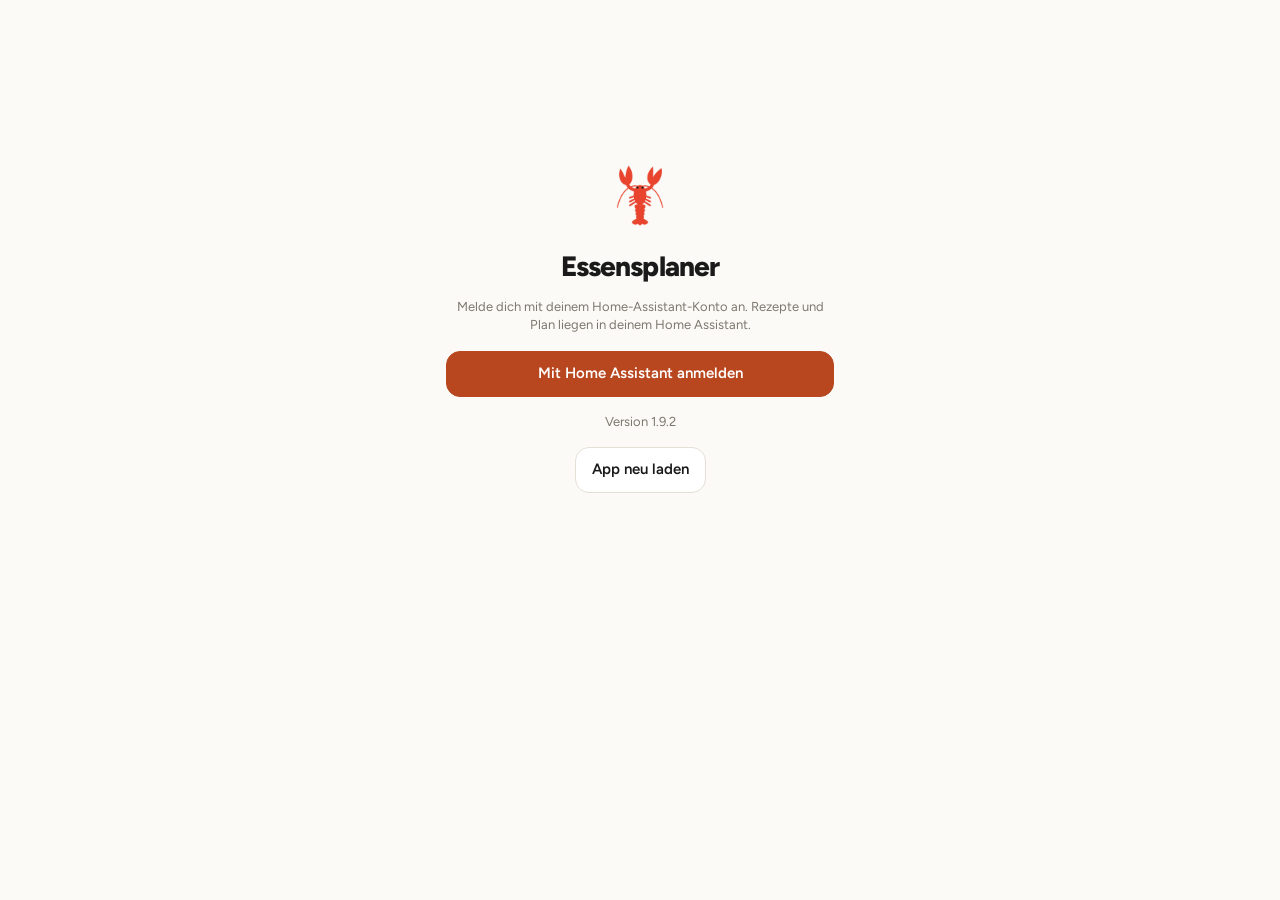
==== www/essensplaner/index.html @ f31b88eb "Essensplaner-App mit Beispieldaten PWA für die Essensplanung in Home Assistant: App, Tests, Skripte " ====
<!doctype html>
<html lang="de">
<head>
<meta charset="utf-8">
<!-- Schutz gegen eingeschleuste Skripte: nur eigene Dateien, keine Inline-Skripte, Verbindungen nur zum eigenen Home Assistant -->
<meta http-equiv="Content-Security-Policy" content="default-src 'none'; script-src 'self'; style-src 'self' 'unsafe-inline'; img-src 'self' data:; font-src 'self'; connect-src 'self'; manifest-src 'self'; worker-src 'self'; base-uri 'none'; form-action 'none'; object-src 'none'">
<title>Essensplaner</title>
<meta name="viewport" content="width=device-width, initial-scale=1, viewport-fit=cover, interactive-widget=resizes-content">
<meta name="theme-color" content="#FBFAF7" media="(prefers-color-scheme: light)">
<meta name="theme-color" content="#161513" media="(prefers-color-scheme: dark)">
<meta name="color-scheme" content="light dark">
<meta name="apple-mobile-web-app-capable" content="yes">
<meta name="mobile-web-app-capable" content="yes">
<meta name="apple-mobile-web-app-title" content="Essensplaner">
<meta name="apple-mobile-web-app-status-bar-style" content="default">
<link rel="manifest" href="manifest.json">
<link rel="apple-touch-icon" href="apple-touch-icon.png">
<link rel="icon" type="image/png" href="icon-192.png">
<script src="theme.js"></script>
<script src="version.js"></script>
<script src="boot.js"></script>
<link rel="stylesheet" href="styles.css">
</head>
<body>
<div id="app">
  <div id="banner" class="banner" hidden></div>
  <main id="main"></main>
  <nav id="nav" aria-label="Hauptnavigation"></nav>
</div>
<div id="sheet" hidden></div>
<div id="toast" role="status" aria-live="polite"></div>
<script src="ha.js"></script>
<script src="swipe.js"></script>
<script src="transfer.js"></script>
<script src="settings.js"></script>
<script src="app.js"></script>
</body>
</html>
---- www/essensplaner/styles.css ----
@font-face { font-family: "Archivo"; src: url("font-archivo.woff2") format("woff2"); font-weight: 100 900; font-style: normal; font-display: swap; }
@font-face { font-family: "Space Grotesk"; src: url("font-space-grotesk.woff2") format("woff2"); font-weight: 100 900; font-style: normal; font-display: swap; }
@font-face { font-family: "Work Sans"; src: url("font-work-sans.woff2") format("woff2"); font-weight: 100 900; font-style: normal; font-display: swap; }
@font-face { font-family: "DM Sans"; src: url("font-dm-sans.woff2") format("woff2"); font-weight: 100 900; font-style: normal; font-display: swap; }
@font-face { font-family: "Manrope"; src: url("font-manrope.woff2") format("woff2"); font-weight: 100 900; font-style: normal; font-display: swap; }
@font-face { font-family: "Figtree"; src: url("font-figtree.woff2") format("woff2"); font-weight: 100 900; font-style: normal; font-display: swap; }
@font-face { font-family: "Bricolage Grotesque"; src: url("font-bricolage-grotesque.woff2") format("woff2"); font-weight: 100 900; font-style: normal; font-display: swap; }
@font-face { font-family: "Inter"; src: url("font-inter.woff2") format("woff2"); font-weight: 100 900; font-style: normal; font-display: swap; }

:root {
  --bg: #F5F6F8;
  --surface: #FFFFFF;
  --border: #E5E7EB;
  --border-strong: #9CA3AF;
  --text: #111827;
  --muted: #4B5563;
  --accent: #B8461F;
  --accent-text: #A23A17;
  --accent-soft: #FDEEE8;
  --accent-border: #F3C5B3;
  --on-accent: #FFFFFF;
  --cat-fleisch: #D9772F; --cat-vegi: #3E9A5B; --cat-fisch: #3B7DD8; --cat-none: #B6BCC6;
  --danger: #B91C1C;
  --danger-soft: #FEF2F2;
  --chip-fleisch-bg: #FFEDD5; --chip-fleisch-fg: #9A3412;
  --chip-vegi-bg: #DCFCE7; --chip-vegi-fg: #166534;
  --chip-fisch-bg: #DBEAFE; --chip-fisch-fg: #1E40AF;
  --chip-n-bg: #F3F4F6; --chip-n-fg: #374151;
  --backdrop: rgba(17, 24, 39, 0.45);
  --sat: env(safe-area-inset-top, 0px);
  --sab: env(safe-area-inset-bottom, 0px);
  --spring: cubic-bezier(0.34, 1.56, 0.64, 1);
  --standard: cubic-bezier(0.2, 0, 0, 1);
  --ok: #2E9D5B;
  --action-bg: #FFE0B2;
  --action-fg: #4A2800;
  color-scheme: light dark;
}

@media (prefers-color-scheme: dark) {
  :root:not([data-theme="light"]) {
    color-scheme: dark;
    --bg: #111318;
    --surface: #1C1F26;
    --border: #2D323B;
    --border-strong: #5B6270;
    --text: #F3F4F6;
    --muted: #A3A9B4;
    --accent: #E8825A;
    --accent-text: #F4A585;
    --accent-soft: #3A2118;
    --accent-border: #6B3A28;
    --on-accent: #2B0F04;
    --cat-fleisch: #E39A5B; --cat-vegi: #6CC48A; --cat-fisch: #7BAEEB; --cat-none: #4A5160;
    --danger: #F87171;
    --danger-soft: #3A1C1C;
    --chip-fleisch-bg: #43230F; --chip-fleisch-fg: #FDBA74;
    --chip-vegi-bg: #12321F; --chip-vegi-fg: #86EFAC;
    --chip-fisch-bg: #172A4D; --chip-fisch-fg: #93C5FD;
    --chip-n-bg: #2D323B; --chip-n-fg: #D1D5DB;
    --backdrop: rgba(0, 0, 0, 0.6);
    --action-bg: #5C3A00;
    --action-fg: #FFDDB0;
  }
}
:root[data-theme="dark"] {
  color-scheme: dark;
  --bg: #111318;
  --surface: #1C1F26;
  --border: #2D323B;
  --border-strong: #5B6270;
  --text: #F3F4F6;
  --muted: #A3A9B4;
  --accent: #E8825A;
  --accent-text: #F4A585;
  --accent-soft: #3A2118;
  --accent-border: #6B3A28;
  --on-accent: #2B0F04;
  --cat-fleisch: #E39A5B; --cat-vegi: #6CC48A; --cat-fisch: #7BAEEB; --cat-none: #4A5160;
  --danger: #F87171;
  --danger-soft: #3A1C1C;
  --chip-fleisch-bg: #43230F; --chip-fleisch-fg: #FDBA74;
  --chip-vegi-bg: #12321F; --chip-vegi-fg: #86EFAC;
  --chip-fisch-bg: #172A4D; --chip-fisch-fg: #93C5FD;
  --chip-n-bg: #2D323B; --chip-n-fg: #D1D5DB;
  --backdrop: rgba(0, 0, 0, 0.6);
  --action-bg: #5C3A00;
  --action-fg: #FFDDB0;
}
:root[data-theme="light"] { color-scheme: light; }

* { box-sizing: border-box; -webkit-tap-highlight-color: transparent; }
html, body { margin: 0; height: 100%; }
body {
  background: var(--bg);
  color: var(--text);
  font-family: var(--font, Figtree, system-ui, -apple-system, "Segoe UI", Roboto, sans-serif);
  font-size: 15px;
  line-height: 1.4;
  -webkit-text-size-adjust: 100%;
  overscroll-behavior: none;
}
body.noscroll { overflow: hidden; }
button, input, select, textarea { font: inherit; color: inherit; }
button { cursor: pointer; }
h1, h2, h3, p { margin: 0; }
:focus-visible { outline: 2px solid var(--accent); outline-offset: 2px; }

#app {
  height: 100%;
  display: flex;
  flex-direction: column;
  max-width: 640px;
  margin: 0 auto;
  background: var(--bg);
}
#main {
  flex: 1;
  overflow-y: auto;
  overflow-x: hidden;
  -webkit-overflow-scrolling: touch;
  padding-top: var(--sat);
}
.page { padding: 20px 16px 24px; display: flex; flex-direction: column; gap: 12px; }

.banner {
  padding: calc(8px + var(--sat)) 16px 8px;
  font-size: 13px;
  font-weight: 500;
  background: #FEF3C7;
  color: #78350F;
  text-align: center;
}
.banner.err { background: var(--danger-soft); color: var(--danger); }
.banner:not([hidden]) + #main { padding-top: 0; }

/* Kopf */
.hdr { display: flex; justify-content: space-between; align-items: center; gap: 12px; }
.hdr .sub { font-size: 13px; font-weight: 500; color: var(--muted); display: block; margin-bottom: 2px; }
.title { font-size: 28px; font-weight: 700; letter-spacing: -0.02em; line-height: 1.15; }
.hbtns { display: flex; gap: 8px; }
.iconbtn {
  width: 44px; height: 44px; flex: none;
  border-radius: 12px; border: 1px solid var(--border);
  background: var(--surface); color: var(--text);
  display: inline-flex; align-items: center; justify-content: center;
}
.iconbtn.primary { background: var(--accent); border-color: var(--accent); color: var(--on-accent); }
.iconbtn.plain { border: none; background: transparent; }

/* Wochenplan: Tage untereinander, heute hervorgehoben */
.daylist { display: flex; flex-direction: column; gap: 16px; }
.daysec { display: flex; flex-direction: column; gap: 8px; }
.dayhead { display: flex; align-items: baseline; justify-content: space-between; gap: 8px; padding: 0 4px; }
.dayhead b { font-size: 15px; font-weight: 700; color: var(--text); }
.dayhead span { font-size: 13px; color: var(--muted); }
.dayhead.today b { color: var(--accent-text); }
.dayhead.today span { color: var(--accent-text); font-weight: 600; }
.ecard { padding: 14px; gap: 8px; }
.ecard h2 { font-size: 19px; }
.ecard .meta { align-items: center; }
.ecard .zut { display: -webkit-box; -webkit-line-clamp: 2; -webkit-box-orient: vertical; overflow: hidden; }
.hbtns .btn { min-height: 44px; padding: 0 14px; }
.ecard.compact { padding: 12px 10px 12px 14px; }
.ecard.compact h2 { font-size: 17px; }
.crow { display: flex; align-items: center; gap: 8px; }
.ctext { flex: 1; min-width: 0; display: grid; gap: 6px; }
.cbtns { display: flex; gap: 6px; flex: none; }
.iconbtn.on { background: var(--accent); border-color: var(--accent); color: var(--on-accent); }

/* Karten */
.card {
  background: var(--surface); border-radius: 16px; padding: 16px;
  display: flex; flex-direction: column; gap: 10px;
}
.card.today { box-shadow: 0 0 0 2px var(--accent); }
.card.done { opacity: 0.8; }
.card .top { display: flex; justify-content: space-between; align-items: center; gap: 8px; }
.card .eyebrow { font-size: 12px; font-weight: 600; color: var(--accent-text); }
.card h2 { font-size: 22px; font-weight: 700; letter-spacing: -0.01em; line-height: 1.2; }
.card .meta { display: flex; flex-wrap: wrap; gap: 4px 14px; font-size: 13px; color: var(--muted); }
.card .zut { font-size: 14px; color: var(--muted); line-height: 1.45; }
.card .note { font-size: 14px; font-style: italic; color: var(--muted); }
.card .actions { display: flex; gap: 8px; margin-top: 2px; }
.h3 { font-size: 15px; font-weight: 600; color: var(--muted); margin: 6px 4px 0; }

.chip {
  display: inline-block; font-size: 12px; font-weight: 500; line-height: 1.4;
  padding: 2px 8px; border-radius: 999px; white-space: nowrap;
  background: var(--chip-n-bg); color: var(--chip-n-fg);
}
.chip-fleisch { background: var(--chip-fleisch-bg); color: var(--chip-fleisch-fg); }
.chip-vegi { background: var(--chip-vegi-bg); color: var(--chip-vegi-fg); }
.chip-fisch { background: var(--chip-fisch-bg); color: var(--chip-fisch-fg); }

/* Buttons */
.btn {
  min-height: 46px; padding: 0 16px; border-radius: 12px;
  border: 1px solid var(--border); background: var(--surface); color: var(--text);
  font-weight: 600; font-size: 15px;
  display: inline-flex; align-items: center; justify-content: center; gap: 8px;
}
.btn.primary { background: var(--accent); border-color: var(--accent); color: var(--on-accent); }
.btn.soft { background: var(--accent-soft); border-color: var(--accent-border); color: var(--accent-text); }
.btn.danger { color: var(--danger); border-color: var(--danger); background: transparent; }
.btn.wide { width: 100%; }
.btn.grow { flex: 1; }
.btn:disabled { opacity: 0.5; cursor: default; }
.slotbtn {
  width: 100%; min-height: 56px; border-radius: 14px; border: 1.5px dashed var(--border-strong);
  background: transparent; color: var(--muted); font-weight: 500;
  display: flex; align-items: center; justify-content: center; gap: 8px;
}

/* Listen */
.list { display: flex; flex-direction: column; background: var(--surface); border-radius: 16px; overflow: hidden; }
.row {
  display: flex; align-items: center; gap: 12px; padding: 11px 16px; min-height: 48px;
  border: none; border-bottom: 1px solid var(--border); background: transparent; width: 100%; text-align: left;
}
.row:last-child { border-bottom: none; }
.row .wd { width: 24px; font-size: 13px; color: var(--muted); flex: none; }
.row .main { flex: 1; min-width: 0; display: flex; flex-direction: column; gap: 2px; }
.row .main b { font-size: 15px; font-weight: 500; overflow-wrap: anywhere; }
.row .main .sub { font-size: 12px; color: var(--muted); }
.row .free { color: var(--muted); font-size: 15px; }
.row .plus { width: 44px; height: 44px; margin: -8px -12px -8px 0; border: none; background: transparent; color: var(--muted); display: inline-flex; align-items: center; justify-content: center; }
.row .star { color: #CA8A04; flex: none; }
.empty { padding: 20px 16px; text-align: center; color: var(--muted); font-size: 14px; }

/* Formulare */
.field { display: flex; flex-direction: column; gap: 6px; }
.field label, .lbl { font-size: 13px; font-weight: 600; color: var(--muted); }
input[type="text"], input[type="search"], input[type="number"], input[type="date"], input[type="time"],
input[type="url"], input[type="password"], input:not([type]), select, textarea {
  width: 100%; min-height: 46px; padding: 10px 12px; font-size: 16px;
  border-radius: 12px; border: 1px solid var(--border); background: var(--surface); color: var(--text);
}
textarea { min-height: 84px; resize: vertical; }
select { appearance: auto; }
.chk { display: flex; align-items: center; gap: 10px; min-height: 44px; font-size: 15px; }
.chk input { width: 22px; height: 22px; accent-color: var(--accent); flex: none; }
.grid2 { display: grid; grid-template-columns: repeat(2, minmax(0, 1fr)); gap: 10px; }
.grid3 { display: grid; grid-template-columns: repeat(3, minmax(0, 1fr)); gap: 10px; }
.filters { display: flex; flex-direction: column; gap: 8px; }
.frow { display: flex; gap: 8px; }
.frow > * { flex: 1; min-width: 0; }
.inline { display: flex; gap: 8px; }
.inline input { flex: 1; min-width: 0; }
.chips { display: flex; gap: 6px; overflow-x: auto; padding-bottom: 2px; }
.chips button {
  flex: none; min-height: 36px; padding: 0 12px; border-radius: 999px; font-size: 13px; font-weight: 500;
  border: 1px solid var(--border); background: var(--surface); color: var(--text);
}
.chips button.on { background: var(--accent); border-color: var(--accent); color: var(--on-accent); }

.zrow { display: grid; grid-template-columns: minmax(0, 1fr) 64px 76px; gap: 6px; align-items: center; }
.zblock { background: var(--bg); border-radius: 12px; padding: 8px; display: flex; flex-direction: column; gap: 6px; }
.zblock .zline { display: flex; align-items: center; gap: 4px; justify-content: space-between; }
.zblock .zline .chk { min-height: 36px; font-size: 13px; }
.zblock .mini { width: 36px; height: 36px; border-radius: 10px; border: 1px solid var(--border); background: var(--surface); display: inline-flex; align-items: center; justify-content: center; }

/* Auswertung */
.bars { display: flex; flex-direction: column; gap: 10px; }
.bar { display: grid; grid-template-columns: 96px minmax(0, 1fr) 44px; align-items: center; gap: 8px; font-size: 13px; }
.bar .track { height: 10px; border-radius: 5px; background: var(--chip-n-bg); overflow: hidden; }
.bar .fill { height: 100%; border-radius: 5px; background: var(--accent); }
.bar .pct { text-align: right; color: var(--muted); }
.kv { display: flex; justify-content: space-between; gap: 8px; font-size: 14px; }
.stat-head { display: grid; grid-template-columns: minmax(0, 1fr) 56px 110px; gap: 8px; padding: 10px 16px; font-size: 12px; color: var(--muted); font-weight: 600; background: var(--surface); border-radius: 16px 16px 0 0; border-bottom: 1px solid var(--border); }
.stat-head button { border: none; background: transparent; text-align: left; padding: 0; font-weight: 600; color: var(--muted); font-size: 12px; min-height: 28px; }
.stat-head button.on { color: var(--accent-text); }
.srow { display: grid; grid-template-columns: minmax(0, 1fr) 56px 110px; gap: 8px; padding: 11px 16px; align-items: center; border-bottom: 1px solid var(--border); font-size: 14px; }
.srow:last-child { border-bottom: none; }
.srow .n { font-weight: 500; overflow-wrap: anywhere; }
.srow .c { text-align: left; font-variant-numeric: tabular-nums; }
.srow .d { color: var(--muted); font-size: 13px; }
.statlist { background: var(--surface); border-radius: 0 0 16px 16px; }

/* Sheet */
#sheet[hidden] { display: none; }
#sheet { position: fixed; inset: 0; z-index: 50; display: flex; align-items: flex-end; justify-content: center; }
.backdrop { position: absolute; inset: 0; background: var(--backdrop); }
.sheet {
  position: relative; width: 100%; max-width: 640px; max-height: 92%;
  background: var(--bg); border-radius: 20px 20px 0 0; display: flex; flex-direction: column;
  animation: up 0.18s ease-out;
}
@keyframes up { from { transform: translateY(24px); opacity: 0.6; } to { transform: none; opacity: 1; } }
@media (prefers-reduced-motion: reduce) { .sheet { animation: none; } }
.sheet-h { display: flex; align-items: center; justify-content: space-between; gap: 8px; padding: 12px 8px 8px 20px; }
.sheet-h h2 { font-size: 18px; font-weight: 700; overflow-wrap: anywhere; }
.sheet-b { overflow-y: auto; padding: 4px 16px calc(20px + var(--sab)); display: flex; flex-direction: column; gap: 12px; -webkit-overflow-scrolling: touch; }
.sheet-b .list .row { cursor: pointer; }
.detail-meta { display: flex; flex-wrap: wrap; gap: 6px 14px; font-size: 14px; color: var(--muted); }
.ing { display: flex; flex-direction: column; background: var(--surface); border-radius: 12px; }
.ing div { display: flex; justify-content: space-between; gap: 12px; padding: 9px 14px; border-bottom: 1px solid var(--border); font-size: 15px; }
.ing div:last-child { border-bottom: none; }
.ing .q { color: var(--muted); white-space: nowrap; }
.shop-row { display: flex; align-items: center; gap: 10px; padding: 6px 14px; min-height: 48px; border-bottom: 1px solid var(--border); }
.shop-row:last-child { border-bottom: none; }
.shop-row input { width: 22px; height: 22px; accent-color: var(--accent); flex: none; }
.shop-row .t { flex: 1; min-width: 0; overflow-wrap: anywhere; }
.shop-row .q { color: var(--muted); font-size: 13px; white-space: nowrap; }
.shop-row .hint { display: block; font-size: 12px; color: var(--muted); }
.testout { font-size: 13px; background: var(--surface); border-radius: 12px; padding: 12px; color: var(--muted); }
.testout:empty { display: none; }
.note-s { font-size: 13px; color: var(--muted); }

/* Navigation */
#nav {
  flex: none; display: grid; grid-template-columns: repeat(4, minmax(0, 1fr));
  background: var(--surface); border-top: 1px solid var(--border);
  padding-bottom: var(--sab); min-height: 64px;
}
#nav button {
  border: none; background: transparent; color: var(--muted);
  display: flex; flex-direction: column; align-items: center; justify-content: center; gap: 4px;
  font-size: 11px; font-weight: 500; min-height: 64px;
}
#nav button.on { color: var(--accent-text); font-weight: 600; }

/* Toast */
#toast {
  position: fixed; left: 50%; bottom: calc(84px + var(--sab)); transform: translate(-50%, 12px);
  width: max-content; max-width: min(92%, 520px); padding: 12px 16px; border-radius: 12px; z-index: 80;
  background: #1F2937; color: #F9FAFB; font-size: 14px; font-weight: 500;
  opacity: 0; pointer-events: none; transition: opacity 0.18s, transform 0.18s;
}
#toast.show { opacity: 1; transform: translate(-50%, 0); }
#toast.err { background: #991B1B; }

#nav[hidden] { display: none; }
.page.login { align-items: center; text-align: center; padding-top: 18vh; gap: 16px; max-width: 420px; margin: 0 auto; }
.page.login img { border-radius: 18px; }

.testout > div { padding: 3px 0; }
.testout .trow { display: flex; align-items: center; justify-content: space-between; gap: 8px; padding: 8px 0; border-top: 1px solid var(--border); }
.testout .trow span { overflow-wrap: anywhere; }
.testout .trow b { color: var(--text); font-weight: 600; }
.testout .trow .btn { min-height: 40px; flex: none; }

#toast.act { pointer-events: auto; display: flex; align-items: center; gap: 14px; }
#toast button { border: none; background: transparent; color: #93C5FD; font-weight: 700; font-size: 14px; min-height: 36px; padding: 0 4px; }
.card .kv { padding: 2px 0; }

/* ---------- Einstellungen im Stil der Merker-App ---------- */
.set-wrap { padding: 0 0 24px; }
.set-hdr { display: flex; align-items: center; gap: 4px; min-height: 64px; padding: 8px 8px 8px 16px; }
.set-hdr.has-back { padding-left: 8px; }
.set-hdr .title { flex: 1; min-width: 0; font-size: 28px; white-space: nowrap; overflow: hidden; text-overflow: ellipsis; }
.back-btn, .icon-btn {
  flex: none; width: 48px; height: 48px; display: grid; place-items: center;
  border: 0; border-radius: 50%; background: transparent; color: var(--text);
}
.back-btn:active, .icon-btn:active { background: var(--border); }
.icon-btn.is-add { color: var(--accent-text); }
.press { transition: transform 0.35s var(--spring), background-color 0.2s var(--standard); }
.press:active { transform: scale(0.97); }
@media (prefers-reduced-motion: reduce) { .press, .switch, .switch::after { transition: none; } .press:active { transform: none; } }

.settings-status {
  display: flex; align-items: flex-start; gap: 10px; margin: 8px 16px 14px; padding: 12px 14px;
  border-radius: 10px; background: var(--surface); color: var(--muted); font-size: 14px;
}
.settings-status b { color: var(--text); }
.status-dot { flex: none; width: 10px; height: 10px; margin-top: 6px; border-radius: 50%; background: var(--border-strong); }
.status-online .status-dot { background: var(--ok); }
.status-offline .status-dot { background: var(--danger); }
.status-facts { margin: 0; display: grid; grid-template-columns: auto 1fr; gap: 2px 14px; min-width: 0; }
.status-facts dt { color: var(--muted); }
.status-facts dd { margin: 0; color: var(--text); overflow-wrap: anywhere; }

.menu-group { margin: 0 16px 14px; border-radius: 10px; background: var(--surface); overflow: hidden; }
.menu-row {
  width: 100%; display: flex; align-items: center; gap: 14px; min-height: 66px; padding: 8px 10px 8px 14px;
  border: 0; background: transparent; color: var(--text); text-align: left;
}
.menu-row + .menu-row { border-top: 1px solid var(--border); }
.menu-icon { flex: none; width: 40px; height: 40px; display: grid; place-items: center; border-radius: 10px; background: var(--accent-soft); color: var(--accent-text); }
.menu-text { flex: 1 1 auto; min-width: 0; display: grid; gap: 1px; }
.menu-title { font-size: 16.5px; font-weight: 600; }
.menu-summary { font-size: 13.5px; color: var(--muted); white-space: nowrap; overflow: hidden; text-overflow: ellipsis; }
.menu-chevron { flex: none; display: grid; color: var(--muted); }
.menu-row.is-action .menu-icon { background: var(--action-bg); color: var(--action-fg); }
.menu-row.is-danger .menu-icon { background: var(--danger-soft); color: var(--danger); }
.menu-row.is-danger .menu-title { color: var(--danger); }
.menu-row.is-danger:only-child { min-height: 56px; }
.menu-row.is-danger:only-child .menu-text { padding-left: 4px; }

.settings-section .section-title {
  margin: 14px 16px 8px; font-size: 14px; font-weight: 600; letter-spacing: 0.4px; text-transform: uppercase; color: var(--muted);
}
.menu-body { padding: 12px 0; display: grid; gap: 12px; }
.menu-body > * { margin-left: 16px; margin-right: 16px; }
.menu-body > .edit-row, .menu-body > .unit-chips { margin-left: 16px; margin-right: 8px; }
.set-note { font-size: 12px; color: var(--muted); }
.set-hint { color: var(--muted); font-size: 13px; font-weight: 400; }
.set-field { display: grid; gap: 6px; }
.set-field > span { font-size: 13px; font-weight: 600; color: var(--muted); }
.set-grid { margin: 0 16px; }
.menu-body input.field-input, input.field-input, textarea.field-input, select.field-input {
  width: 100%; min-height: 48px; padding: 12px 16px; border: 0; border-radius: 10px;
  background: var(--bg); color: var(--text); font-size: 16px; outline: none;
}
.menu-body input.field-input:focus, input.field-input:focus, textarea.field-input:focus, select.field-input:focus { box-shadow: 0 0 0 2px var(--accent); }
.edit-row { display: flex; align-items: center; gap: 4px; }
.edit-row .field-input { flex: 1; min-width: 0; }
.unit-chips { display: flex; flex-wrap: wrap; gap: 8px; }
.unit-chip { display: inline-flex; align-items: center; gap: 2px; min-height: 40px; padding: 0 4px 0 14px; border-radius: 10px; background: var(--bg); font-weight: 500; }
.unit-chip button { width: 36px; height: 36px; display: grid; place-items: center; border: 0; background: transparent; color: var(--muted); border-radius: 50%; }

.seg-bar { display: flex; border: 1px solid var(--border-strong); border-radius: 10px; overflow: hidden; }
.seg-btn { flex: 1 1 0; min-width: 0; min-height: 44px; padding: 0 8px; border: 0; background: transparent; color: var(--text); font-size: 14.5px; }
.seg-btn + .seg-btn { border-left: 1px solid var(--border-strong); }
.seg-btn[aria-pressed="true"] { background: var(--accent); color: var(--on-accent); font-weight: 600; }

.switch-row { display: flex; align-items: center; justify-content: space-between; gap: 12px; min-height: 48px; font-weight: 600; }
.set-switch-text { display: grid; gap: 2px; min-width: 0; }
.switch {
  appearance: none; -webkit-appearance: none; position: relative; flex: none; width: 52px; height: 32px; margin: 0;
  border-radius: 16px; background: var(--bg); border: 2px solid var(--border-strong); cursor: pointer;
  transition: background-color 0.2s var(--standard);
}
.switch::after {
  content: ""; position: absolute; top: 4px; left: 4px; width: 20px; height: 20px; border-radius: 50%;
  background: var(--border-strong); transition: transform 0.35s var(--spring), background-color 0.2s var(--standard);
}
.switch:checked { background: var(--accent); border-color: var(--accent); }
.switch:checked::after { background: var(--on-accent); transform: translateX(20px) scale(1.2); }

.menu-body .actions { display: flex; gap: 8px; }
.menu-body .actions .btn { flex: 1; }
.menu-body .testout { background: var(--bg); border-radius: 10px; }

.edit-row .icon-btn:not(.is-add) { color: var(--muted); }

/* ---------- Version 1.1: Gerichte mit Kategorie-Farbe, Wischen, Kopfzeile, Export/Import ---------- */
.hdr .title { flex: 1; min-width: 0; }
.subrow { display: flex; align-items: center; justify-content: space-between; gap: 8px; margin-top: -6px; }
.subrow .sub { font-size: 13px; font-weight: 500; color: var(--muted); }
.modebtn { display: inline-flex; align-items: center; gap: 6px; min-height: 36px; padding: 0 12px; border: 1px solid var(--border); border-radius: 999px; background: transparent; color: var(--muted); font-size: 13px; font-weight: 600; }
.dl { display: flex; align-items: baseline; gap: 6px; }
.dl em { font-style: normal; font-weight: 500; font-size: 13px; color: var(--muted); }
.dayhead.today .dl em { color: var(--accent-text); }

.swipe { position: relative; border-radius: 16px; overflow: hidden; touch-action: pan-y; -webkit-user-select: none; user-select: none; }
.swipe.today { box-shadow: 0 0 0 2px var(--accent); }
.swipe-bg { position: absolute; inset: 0; display: flex; align-items: center; padding: 0 12px; color: #fff; font-weight: 700; font-size: 15px; opacity: 0; background: var(--border-strong); }
.swipe.dir-right .swipe-bg, .swipe.dir-left .swipe-bg { opacity: 1; }
.swipe.dir-right .swipe-bg { justify-content: flex-start; }
.swipe.dir-left .swipe-bg { justify-content: flex-end; }
.swipe[data-step="right"] .swipe-bg { background: var(--ok); }
.swipe[data-step="move"] .swipe-bg { background: #C9790F; }
.swipe[data-step="delete"] .swipe-bg { background: #C93A3A; }
.sb { display: inline-flex; flex-direction: column; align-items: center; gap: 4px; min-width: 76px; font-size: 12px; }
.swipe .ecard { position: relative; transition: transform 0.3s var(--spring), opacity 0.2s var(--standard); }
.swipe .ecard.dragging { transition: none; }

.ecard { --cat: var(--cat-none); --cat-soft: var(--surface); border-left: 5px solid var(--cat); border-radius: 16px; }
.ecard.cat-fleisch { --cat: var(--cat-fleisch); --cat-soft: var(--chip-fleisch-bg); }
.ecard.cat-vegi { --cat: var(--cat-vegi); --cat-soft: var(--chip-vegi-bg); }
.ecard.cat-fisch { --cat: var(--cat-fisch); --cat-soft: var(--chip-fisch-bg); }
@supports (background: color-mix(in srgb, red, blue)) { .ecard { background: color-mix(in srgb, var(--cat-soft) 50%, var(--surface)); } }
.ecard.compact { padding: 12px 4px 12px 12px; }
.ecard:not(.compact) { padding: 14px 6px 14px 14px; }
.ecard .ok { color: var(--ok); font-weight: 600; display: inline-flex; align-items: center; gap: 3px; }
.ecard .iconbtn.plain { align-self: flex-start; }
.swipe-hint { font-size: 12px; color: var(--muted); text-align: center; margin: 4px 8px 0; }

.row.free-row { background: var(--accent-soft); }
.row.free-row svg { color: var(--accent-text); flex: none; }

/* Akzentfarbe wie in Merker: eine Reihe runder Farben, ganz rechts die eigene Farbe mit Farbton-Regler */
.color-choices { margin-left: 16px; margin-right: 16px; }
.swatch-row { display: flex; flex-wrap: nowrap; gap: 6px; }
.swatch { flex: 1 1 0; min-width: 0; max-width: 40px; aspect-ratio: 1; height: auto; padding: 0; border-radius: 50%; border: 3px solid transparent; background: hsl(var(--lh) 65% 50%); cursor: pointer; }
.swatch[aria-pressed="true"] { border-color: var(--text); box-shadow: inset 0 0 0 2px var(--surface); }
.swatch-custom { background: conic-gradient(#f44, #fd2, #4d4, #2dd, #46f, #d3d, #f44); }
.swatch-custom.is-set { background: hsl(var(--lh) 65% 50%); }
.hue-panel { display: grid; gap: 10px; margin-top: 12px; padding: 12px; border-radius: 12px; background: var(--bg); }
.hue-panel[hidden] { display: none; }
.hue-row { display: flex; align-items: center; gap: 12px; }
.hue-row label { color: var(--muted); font-size: 14px; }
.hue-preview { flex: none; width: 36px; height: 36px; border-radius: 50%; background: hsl(var(--lh) 65% 50%); }
.hue-slider { flex: 1; min-width: 0; height: 28px; appearance: none; -webkit-appearance: none; border-radius: 14px; border: 0; padding: 0; background: linear-gradient(to right, hsl(0 65% 50%), hsl(60 65% 50%), hsl(120 65% 50%), hsl(180 65% 50%), hsl(240 65% 50%), hsl(300 65% 50%), hsl(360 65% 50%)); outline: none; }
.hue-slider::-webkit-slider-thumb { -webkit-appearance: none; width: 28px; height: 28px; border-radius: 50%; background: var(--surface); border: 3px solid var(--text); }
.hue-slider::-moz-range-thumb { width: 22px; height: 22px; border-radius: 50%; background: var(--surface); border: 3px solid var(--text); }
.hex-input { width: 110px; min-height: 40px; padding: 0 12px; border: 1px solid var(--border-strong); border-radius: 10px; background: var(--surface); color: var(--text); font-family: ui-monospace, Menlo, Consolas, monospace; font-size: 15px; }
.hex-input.invalid { border-color: var(--danger); }
.hue-note { font-size: 12px; color: var(--muted); margin: 0; }
textarea.field-input.mono { font-family: ui-monospace, SFMono-Regular, Menlo, Consolas, monospace; font-size: 13px; min-height: 170px; resize: vertical; border-radius: 10px; }
.pv-list { background: var(--surface); border-radius: 12px; overflow: hidden; }
.pv-row { display: flex; gap: 10px; align-items: flex-start; padding: 9px 12px; border-bottom: 1px solid var(--border); }
.pv-row:last-child { border-bottom: 0; }
.pv-text { min-width: 0; flex: 1; overflow-wrap: anywhere; }
.pv-text small { display: block; color: var(--muted); font-size: 12px; }
.pv-badge { flex: none; font-size: 11px; font-weight: 700; padding: 2px 8px; border-radius: 999px; margin-top: 2px; }
.b-new { background: var(--chip-vegi-bg); color: var(--chip-vegi-fg); }
.b-upd { background: var(--chip-fisch-bg); color: var(--chip-fisch-fg); }
.b-skip { background: var(--danger-soft); color: var(--danger); }
.pv-warn { margin: 0; padding-left: 20px; color: var(--muted); font-size: 13px; }

/* ---------- Version 1.1.1: Haken vor dem Namen, Portionen-Auswahl ---------- */
.ecard h2 .tick { display: inline-flex; vertical-align: -3px; margin-right: 5px; color: var(--ok); }
.sr { position: absolute; width: 1px; height: 1px; overflow: hidden; clip: rect(0 0 0 0); white-space: nowrap; }
.portions { display: flex; align-items: center; gap: 6px; }
.plabel { font-size: 13px; font-weight: 600; color: var(--muted); margin-right: 2px; }
.pbtn { flex: 1 1 0; min-width: 0; min-height: 44px; border: 1px solid var(--border); border-radius: 10px; background: var(--surface); color: var(--text); font-size: 15px; font-weight: 600; }
.pbtn[aria-pressed="true"] { background: var(--accent); border-color: var(--accent); color: var(--on-accent); }
.portions input.pfree { width: 60px; flex: none; min-height: 44px; padding: 0 6px; text-align: center; border-radius: 10px; font-size: 15px; }

.ecard.done { opacity: 1; }
.ecard.done h2 { color: var(--muted); }

/* ---------- Version 1.2: Kästchen zum Abhaken, freie Akzentfarbe ---------- */
.chkbox { flex: none; width: 44px; height: 44px; margin: -8px 0 -8px -10px; display: grid; place-items: center; border: 0; background: transparent; padding: 0; }
.chkbox .cb { width: 24px; height: 24px; border: 2px solid var(--border-strong); border-radius: 7px; display: grid; place-items: center; color: #fff; background: var(--surface); transition: background-color 0.2s var(--standard), border-color 0.2s var(--standard); }
.chkbox.on .cb { background: var(--ok); border-color: var(--ok); }
.crow { align-items: flex-start; }
.ecard .crow .ctext { padding-top: 0; }

/* Inhalte im Fenster schrumpfen nicht, das Fenster scrollt stattdessen (sonst wurde z. B. die Liste beim Verschieben abgeschnitten) */
.sheet-b > * { flex-shrink: 0; }

/* ---------- Version 1.4: Stil "Notiz" (warmes Off-White, feine Ränder, Textmarker je Kategorie) ---------- */
:root {
  --bg: #FBFAF7; --surface: #FFFFFF; --border: #E5E0D6; --border-strong: #CFC8BC;
  --text: #1A1A1A; --muted: #7D786F; --ink: #1A1A1A;
  --m-fleisch: #FFC8A3; --m-vegi: #BDEBC8; --m-fisch: #C3DBFF; --m-none: #E2D8FF; --m-fg: #1A1A1A;
}
@media (prefers-color-scheme: dark) {
  :root:not([data-theme="light"]) {
    --bg: #161513; --surface: #201F1C; --border: #34322D; --border-strong: #4A4740;
    --text: #F3F0E9; --muted: #A29D93; --ink: #F3F0E9;
  }
}
:root[data-theme="dark"] {
  --bg: #161513; --surface: #201F1C; --border: #34322D; --border-strong: #4A4740;
  --text: #F3F0E9; --muted: #A29D93; --ink: #F3F0E9;
}
body { background: var(--bg); }
.title { font-weight: 800; letter-spacing: -0.03em; }
.hdr .sub, .subrow .sub { font-weight: 600; color: var(--muted); }

/* Knöpfe und Felder: weiß mit feinem Rand */
.iconbtn, .modebtn, .btn { border: 1.5px solid var(--border); border-radius: 14px; box-shadow: none; }
.iconbtn, .modebtn, .btn:not(.primary):not(.danger) { background: var(--surface); color: var(--text); }
.btn.primary, .iconbtn.primary { border-color: var(--accent); }
.iconbtn.plain { border: 0; background: transparent; }
.chips button, .pbtn { border: 1.5px solid var(--border); border-radius: 12px; }
.chips button.on, .pbtn[aria-pressed="true"] { background: var(--ink); border-color: var(--ink); color: var(--bg); }
input[type="text"], input[type="search"], input[type="number"], input[type="date"], input[type="time"], input[type="url"],
input[type="password"], input:not([type]), select, textarea { border: 1.5px solid var(--border); border-radius: 14px; background: var(--surface); }
.portions input.pfree { border: 1.5px solid var(--border); border-radius: 12px; }

/* Tage */
.dayhead b { font-weight: 800; font-size: 17px; letter-spacing: -0.01em; }
.dayhead span, .dayhead .dl em { font-weight: 600; color: var(--muted); }
.dayhead.today b { background: var(--accent); color: var(--on-accent, #fff); border-radius: 8px; padding: 1px 8px; }
.slotbtn { border: 1.5px dashed var(--border-strong); border-radius: 20px; color: var(--muted); font-weight: 600; background: transparent; }

/* Gericht-Karten: weiß, Kategorie als Textmarker hinter dem Namen */
.swipe, .swipe.today { border-radius: 20px; box-shadow: none; }
.ecard, .ecard.cat-none, .ecard.cat-fleisch, .ecard.cat-vegi, .ecard.cat-fisch {
  background: var(--surface); border: 1.5px solid var(--border); border-left-width: 1.5px; border-radius: 20px; color: var(--text); box-shadow: none;
}
@supports (background: color-mix(in srgb, red, blue)) {
  .ecard, .ecard.cat-none, .ecard.cat-fleisch, .ecard.cat-vegi, .ecard.cat-fisch { background: var(--surface); }
}
.swipe.today .ecard { border: 2px solid var(--ink); }
.ecard h2 {
  display: block; width: fit-content; max-width: 100%; font-weight: 800; font-size: 18px; letter-spacing: -0.02em;
  padding: 1px 6px; margin-left: -2px; border-radius: 8px; line-height: 1.45; color: var(--m-fg); background: var(--m-none);
  -webkit-box-decoration-break: clone; box-decoration-break: clone;
}
.ecard.cat-fleisch h2 { background: var(--m-fleisch); }
.ecard.cat-vegi h2 { background: var(--m-vegi); }
.ecard.cat-fisch h2 { background: var(--m-fisch); }
.ecard.done { opacity: 1; }
.ecard.done h2 { color: var(--m-fg); text-decoration: line-through; text-decoration-thickness: 2px; opacity: 0.7; }
.ecard h2 .tick { color: var(--m-fg); }
.ecard .meta, .ecard .zut, .ecard .note, .ecard .eyebrow { color: var(--muted); }
.ecard .chip, .ecard .chip-fleisch, .ecard .chip-vegi, .ecard .chip-fisch {
  background: transparent; color: var(--muted); font-size: 13px; font-weight: 700; padding: 0; border: 0;
}
.ecard .iconbtn.plain { color: var(--muted); }
.chkbox .cb { border: 1.5px solid var(--border-strong); border-radius: 8px; background: var(--surface); color: var(--bg); width: 24px; height: 24px; }
.chkbox.on .cb { background: var(--ink); border-color: var(--ink); color: var(--bg); }

/* Navigation: hell, aktiver Reiter mit Symbol in Akzentfarbe */
#nav { background: var(--bg); border-top: 1px solid var(--border); }
#nav button { color: var(--muted); font-size: 12px; font-weight: 700; }
#nav button.on { background: transparent; color: var(--text); }
#nav button.on svg { color: var(--accent); }

/* Fenster, Listen, Einstellungen */
.sheet { border-radius: 24px 24px 0 0; }
.card, .list, .menu-group { border-radius: 20px; }
.menu-group, .list { border: 1.5px solid var(--border); }
.menu-row + .menu-row { border-top: 1px solid var(--border); }
.menu-icon { border-radius: 12px; }
.seg-bar { border: 1.5px solid var(--border); border-radius: 14px; }
.seg-btn[aria-pressed="true"] { background: var(--ink); color: var(--bg); border-radius: 10px; }

/* Schriftauswahl */
.font-list { display: grid; gap: 8px; }
.font-opt { display: flex; flex-direction: column; align-items: flex-start; gap: 2px; width: 100%; padding: 10px 14px; text-align: left; border: 1.5px solid var(--border); border-radius: 16px; background: var(--surface); color: var(--text); }
.font-opt b { font-size: 18px; font-weight: 800; }
.font-opt span { font-size: 14px; color: var(--muted); }
.font-opt[aria-pressed="true"] { background: var(--ink); border-color: var(--ink); color: var(--bg); }
.font-opt[aria-pressed="true"] span { color: var(--bg); opacity: 0.8; }

/* Fenster bleibt über der Bildschirmtastatur (Höhe kommt aus visualViewport, siehe app.js) */
#sheet { inset: auto 0 auto 0; top: var(--vvt, 0px); height: var(--vvh, 100%); }
.sheet.sheet-picker { min-height: min(62%, 520px); }

/* Entitäten-Auswahl */
.set-field.ent-custom.is-hidden { display: none; }

/* Zutaten auf der Karte öffnen das Gericht */
.ecard .zut[data-a] { cursor: pointer; }
.ecard .zut[data-a]:active { opacity: 0.6; }
.subrow .hbtns { gap: 6px; }

/* Einkaufsliste: bereits vorhandene Zutaten deutlich markieren */
.shop-row.on-list { background: var(--m-vegi); color: var(--m-fg); }
.shop-row.on-list .q { color: var(--m-fg); opacity: 0.75; }
.onbadge { display: inline-flex; align-items: center; gap: 3px; margin-left: 8px; padding: 1px 8px; border-radius: 99px; background: #1A1A1A; color: #FFFFFF; font-size: 11px; font-weight: 700; vertical-align: 2px; }
.shop-sum { display: flex; align-items: center; gap: 6px; margin: 0 0 8px; padding: 8px 12px; border-radius: 12px; background: var(--m-vegi); color: var(--m-fg); font-size: 14px; font-weight: 700; }

/* Leere Mahlzeiten nebeneinander */
.slotrow { display: grid; grid-template-columns: repeat(auto-fit, minmax(0, 1fr)); gap: 8px; }
.slotrow .slotbtn { min-width: 0; padding-left: 8px; padding-right: 8px; white-space: normal; text-align: center; }
/* Einkaufsliste oben neben den Pfeilen, weiß mit kräftigerem Rand */
.hdr .shopbtn { border-color: var(--ink); margin-right: 4px; }

/* Vorschläge im Planen-Fenster */
.sugbadge { display: inline-block; margin-left: 8px; padding: 1px 8px; border-radius: 99px; background: var(--accent); color: var(--on-accent, #fff); font-size: 11px; font-weight: 700; vertical-align: 2px; }
.row.sug-row { background: var(--accent-soft); }

/* Links an der Karte: Kochmütze (gekocht) und Tasche (eingekauft) */
.marks { flex: none; display: flex; flex-direction: column; align-items: center; gap: 2px; margin: -6px 0 -6px -8px; }
.marks .chkbox { margin: 0; width: 44px; height: 40px; }
.chkbox .cb { width: 34px; height: 34px; border-radius: 11px; border: 1.5px solid var(--border-strong); background: var(--surface); color: var(--muted); }
.chkbox .cb svg { opacity: 0.75; }
.chkbox.on .cb { background: var(--ink); border-color: var(--ink); color: var(--bg); }
.chkbox.on .cb svg { opacity: 1; }
.buybox { width: 44px; height: 34px; display: grid; place-items: center; border: 0; background: transparent; padding: 0; }
.buybox .bb { width: 28px; height: 28px; border-radius: 9px; display: grid; place-items: center; border: 1.5px dashed var(--border-strong); color: var(--muted); }
.buybox.on .bb { border: 0; background: var(--m-vegi); color: var(--m-fg); }
.shop-note { display: flex; align-items: center; gap: 6px; margin: 0 0 8px; padding: 8px 12px; border-radius: 12px; background: var(--m-vegi); color: var(--m-fg); font-size: 14px; font-weight: 600; }

/* Verschieben: je Tag ein Knopf pro Mahlzeit */
.move-row { display: flex; align-items: center; gap: 10px; flex-wrap: wrap; }
.move-row .menu-text { flex: 1; min-width: 0; }
.move-slots { display: flex; gap: 6px; flex: none; margin-left: auto; }
.mvslot { height: 40px; padding: 0 14px; border: 1.5px solid var(--border); border-radius: 12px; background: var(--surface); color: var(--text); font: inherit; font-size: 14px; font-weight: 700; }
.mvslot:disabled { background: var(--ink); border-color: var(--ink); color: var(--bg); opacity: 0.35; }

/* Gekochte Gerichte: nur Titel, flache Karte */
.ecard.done { padding-top: 8px; padding-bottom: 8px; }
.ecard.done .crow { align-items: center; }
.ecard.done .marks { margin-top: -2px; margin-bottom: -2px; }

/* Ablage: Gerichte ohne festen Tag */
.abl { margin: 2px 0 14px; }
.abl-lbl { display: flex; justify-content: space-between; align-items: center; margin: 0 4px 8px; font-size: 12px; font-weight: 800; letter-spacing: 0.06em; text-transform: uppercase; color: var(--muted); }
.abl-lbl b { background: var(--m-vegi); color: var(--m-fg); border-radius: 99px; padding: 1px 8px; letter-spacing: 0; }
.abl-strip { display: flex; gap: 8px; overflow-x: auto; margin: 0 -16px; padding: 0 16px 2px; scrollbar-width: none; -webkit-overflow-scrolling: touch; }
.abl-strip::-webkit-scrollbar { display: none; }
.abl-chip { flex: none; display: flex; align-items: center; gap: 8px; height: 44px; padding: 0 14px 0 8px; border-radius: 14px; background: var(--surface); border: 1.5px solid var(--border); color: var(--text); font: inherit; font-weight: 700; font-size: 15px; white-space: nowrap; }
.abl-chip i { width: 28px; height: 28px; border-radius: 9px; display: grid; place-items: center; border: 1.5px dashed var(--border-strong); color: var(--muted); }
.abl-chip i.on { border: 0; background: var(--m-vegi); color: var(--m-fg); }
.abl-chip.add { border-style: dashed; color: var(--muted); padding: 0 13px; }
.plist-sec { padding: 10px 14px 6px; font-size: 12px; font-weight: 800; letter-spacing: 0.06em; text-transform: uppercase; color: var(--muted); }
.row.abl-row { background: color-mix(in srgb, var(--m-vegi) 45%, transparent); }
.ablbadge { display: inline-block; margin-left: 8px; padding: 1px 8px; border-radius: 99px; background: var(--m-vegi); color: var(--m-fg); font-size: 11px; font-weight: 700; vertical-align: 2px; }

/* 1.7.1 Verschieben: belegte Plätze markieren, Knöpfe untereinander. Ablage deutlicher. */
.mvslot { display: flex; flex-direction: column; align-items: center; justify-content: center; line-height: 1.1; }
.mvslot small { font-size: 10.5px; font-weight: 700; margin-top: 2px; color: var(--accent-text); }
.mvslot.taken { background: var(--accent-soft); border-color: var(--accent-border); border-style: dashed; }
.menu-row.taken { position: relative; }
.takenbadge { margin-left: auto; padding: 2px 9px; border-radius: 99px; background: var(--accent-soft); color: var(--accent-text); border: 1px solid var(--accent-border); font-size: 11.5px; font-weight: 800; }
.move-actions { display: flex; flex-direction: column; gap: 10px; }
.move-actions .btn { width: 100%; justify-content: center; }
.move-actions .btn:last-child { background: var(--accent); border-color: var(--accent); color: var(--on-accent); }

.abl { background: var(--accent-soft); border: 1.5px solid var(--accent-border); border-radius: 18px; padding: 12px 0 12px 12px; margin: 2px 0 14px; }
.abl-lbl { color: var(--accent-text); margin-right: 12px; }
.abl-lbl b { background: var(--accent); color: var(--on-accent); }
.abl-strip { margin: 0 0 0 -12px; padding: 0 12px 2px; }
.abl-chip { background: var(--accent); border-color: var(--accent); color: var(--on-accent); box-shadow: 0 2px 6px color-mix(in srgb, var(--accent) 35%, transparent); }
.abl-chip i, .abl-chip i.on { background: color-mix(in srgb, var(--on-accent) 22%, transparent); border: 0; color: var(--on-accent); }
.abl-chip.add { background: transparent; border: 1.5px dashed var(--accent); color: var(--accent-text); box-shadow: none; }
.row.abl-row { background: var(--accent-soft); box-shadow: inset 4px 0 0 var(--accent); }
.ablbadge { background: var(--accent); color: var(--on-accent); }
.plist-sec { color: var(--accent-text); }

/* 1.7.2 Leere Tage kompakt, Ablage immer sichtbar */
.slotbtn { min-height: 44px; }
.daysec.dayempty { flex-direction: row; align-items: center; gap: 10px; }
.dayempty .dayhead { flex: none; width: 84px; flex-direction: column; align-items: flex-start; gap: 0; padding: 0 4px; }
.dayempty .dayhead .dl em { display: none; }
.dayempty .dayhead b { font-size: 16px; }
.dayempty .dayhead > span { font-size: 12px; }
.dayempty .slotrow { flex: 1; min-width: 0; }
.dayempty .slotbtn { min-height: 44px; border-radius: 14px; }
.dayempty .slotbtn .pl { display: none; }
.abl.empty { display: flex; align-items: center; justify-content: space-between; gap: 10px; padding: 8px 8px 8px 14px; margin: 0 0 10px; }
.abl.empty .abl-lbl { margin: 0; }
.abl.empty .abl-chip { height: 38px; }

/* 1.7.4 Teilweise geplanter Tag: leerer Platz als kleiner Knopf in der Kopfzeile */
.dayhead.today b { white-space: nowrap; }
.dayhead:has(.hdrbtns) { justify-content: flex-start; align-items: center; }
.dayhead:has(.hdrbtns) .dd { flex: 1; min-width: 0; white-space: nowrap; }
.hdrbtns { margin-left: auto; display: flex; gap: 6px; flex: none; }
.slotbtn.mini { width: auto; min-height: 34px; height: 34px; padding: 0 12px 0 9px; gap: 5px; border-radius: 12px; font-size: 14px; }
.dayhead:has(.hdrbtns) { align-items: baseline; }
.dayhead:has(.hdrbtns) .hdrbtns { align-self: center; }
.dayhead:has(.hdrbtns) .dd { font-size: 14px; font-weight: 600; }

/* 1.8.0 Woche füllen */
.fill-list { margin-bottom: 12px; }
.fillrow { display: flex; align-items: center; gap: 10px; padding: 10px 6px 10px 14px; border-bottom: 1px solid var(--border); }
.fillrow:last-child { border-bottom: 0; }
.fillrow .fd { flex: none; width: 74px; display: flex; flex-direction: column; }
.fillrow .fd b { font-size: 15px; font-weight: 800; }
.fillrow small { font-size: 12.5px; color: var(--muted); }
.fillrow .fn { flex: 1; min-width: 0; display: flex; flex-direction: column; }
.fillrow .fn b { font-size: 16px; font-weight: 700; overflow-wrap: anywhere; }
.fillrow .iconbtn { flex: none; width: 40px; height: 40px; }
.btn.primary { background: var(--accent); border-color: var(--accent); color: var(--on-accent); }

/* 1.9.1 Freie Einträge in der Rezeptliste */
.freebtn { min-height: 44px; padding: 0 14px; gap: 8px; color: var(--accent-text); background: var(--accent-soft); border-color: var(--accent-border); font-size: 15px; font-weight: 700; }
.freebtn .cnt { display: inline-grid; place-items: center; min-width: 24px; height: 24px; padding: 0 7px; border-radius: 99px; background: var(--accent); color: var(--on-accent); font-size: 13px; font-weight: 800; }
.menu-row .btn { flex: none; min-height: 38px; padding: 0 12px; font-size: 14px; }
.stack-actions { display: flex; flex-direction: column; gap: 10px; }
.stack-actions .btn { width: 100%; justify-content: center; }
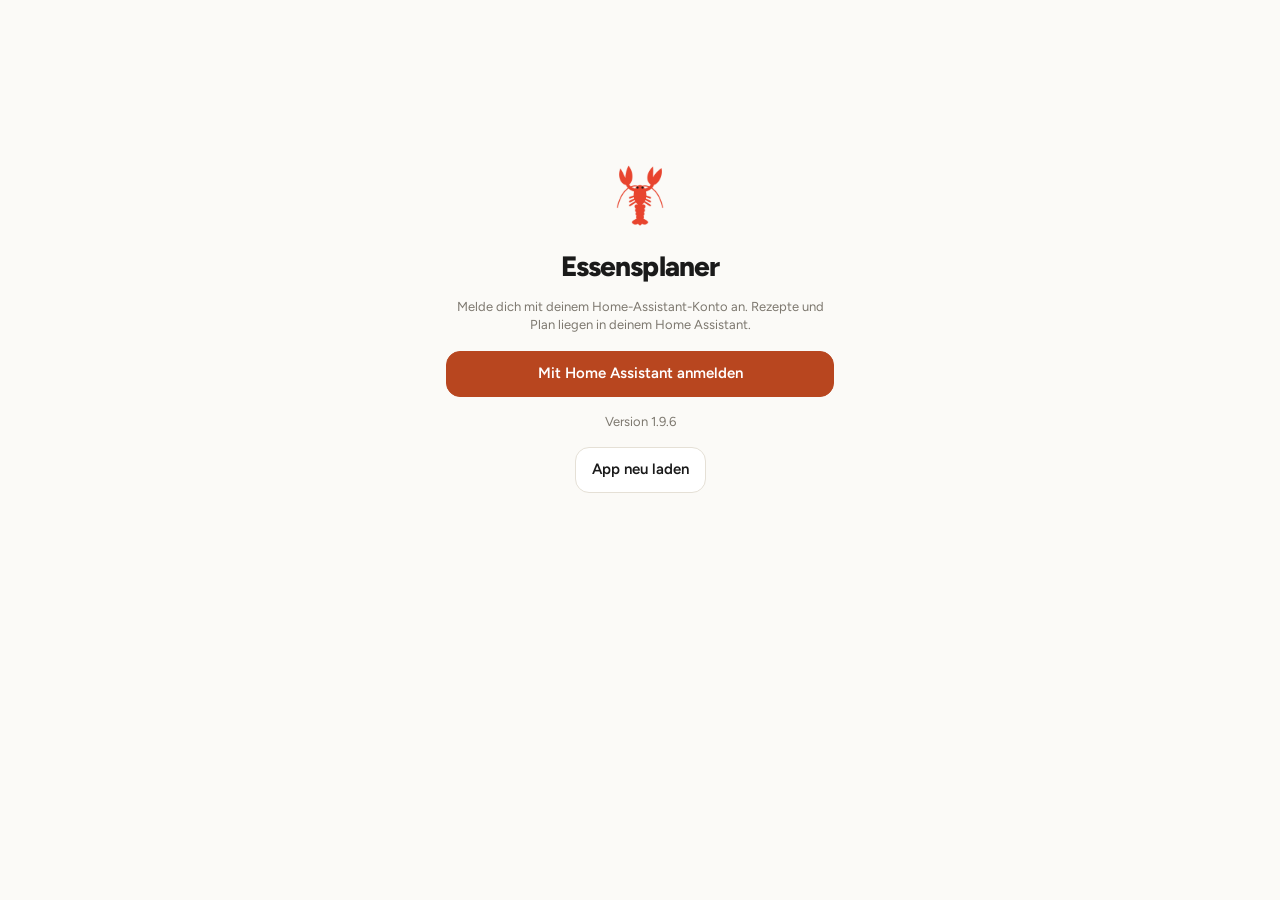
==== commit cce5d9ff: "1.9.6: Bewertung nach dem Kochen und Reste einplanen - Nach dem Abhaken 8 Sekunden ein Popup: 1 bis " ====
--- a/www/essensplaner/index.html
+++ b/www/essensplaner/index.html
@@ -29,6 +29,7 @@
 </div>
 <div id="sheet" hidden></div>
 <div id="toast" role="status" aria-live="polite"></div>
+<div id="rate" role="dialog" aria-label="Gericht bewerten" hidden></div>
 <script src="ha.js"></script>
 <script src="swipe.js"></script>
 <script src="transfer.js"></script>
--- a/www/essensplaner/styles.css
+++ b/www/essensplaner/styles.css
@@ -740,3 +740,30 @@
 .menu-row .btn { flex: none; min-height: 38px; padding: 0 12px; font-size: 14px; }
 .stack-actions { display: flex; flex-direction: column; gap: 10px; }
 .stack-actions .btn { width: 100%; justify-content: center; }
+
+/* 1.9.6 Bewertung nach dem Kochen: Popup über der Navigation */
+#rate {
+  position: fixed; left: 50%; bottom: calc(84px + var(--sab)); transform: translate(-50%, 0); z-index: 81;
+  width: min(92%, 420px); padding: 12px 14px 10px; border-radius: 16px;
+  background: #1F2937; color: #F9FAFB; box-shadow: 0 8px 28px rgba(0, 0, 0, 0.22);
+  animation: rate-in 0.18s ease-out;
+}
+#rate[hidden] { display: none; }
+@keyframes rate-in { from { opacity: 0; transform: translate(-50%, 12px); } to { opacity: 1; transform: translate(-50%, 0); } }
+.rate-top { display: flex; align-items: flex-start; gap: 10px; }
+.rate-h { flex: 1; min-width: 0; display: flex; flex-direction: column; gap: 1px; }
+.rate-h b { font-size: 15px; font-weight: 700; overflow-wrap: anywhere; }
+.rate-h span { font-size: 13px; color: #D1D5DB; }
+.rate-undo { flex: none; border: none; background: transparent; color: #93C5FD; font: inherit; font-size: 14px; font-weight: 700; min-height: 36px; padding: 0 4px; }
+.rate-stars { display: flex; justify-content: space-between; margin-top: 6px; }
+.rate-star { flex: 1; display: grid; place-items: center; height: 48px; border: none; background: transparent; color: #6B7280; border-radius: 12px; }
+.rate-star.on { color: #FBBF24; }
+.rate-star.on svg { fill: currentColor; }
+.rate-star:active { background: rgba(255, 255, 255, 0.08); }
+.rate-rest { display: flex; gap: 8px; margin-top: 8px; padding-top: 10px; border-top: 1px solid rgba(255, 255, 255, 0.12); }
+.rate-restbtn { flex: 1; display: inline-flex; align-items: center; justify-content: center; gap: 6px; min-height: 42px; border: none; border-radius: 12px; background: #F9FAFB; color: #111827; font: inherit; font-size: 14px; font-weight: 700; }
+.rate-restother { flex: none; min-height: 42px; padding: 0 12px; border: 1px solid rgba(255, 255, 255, 0.25); border-radius: 12px; background: transparent; color: #F9FAFB; font: inherit; font-size: 14px; font-weight: 600; }
+
+/* 1.9.6 Reste im Plan */
+.restbadge { color: var(--accent-text); font-weight: 700; }
+.mvslot.isdef { border-color: var(--accent); color: var(--accent-text); font-weight: 700; }
